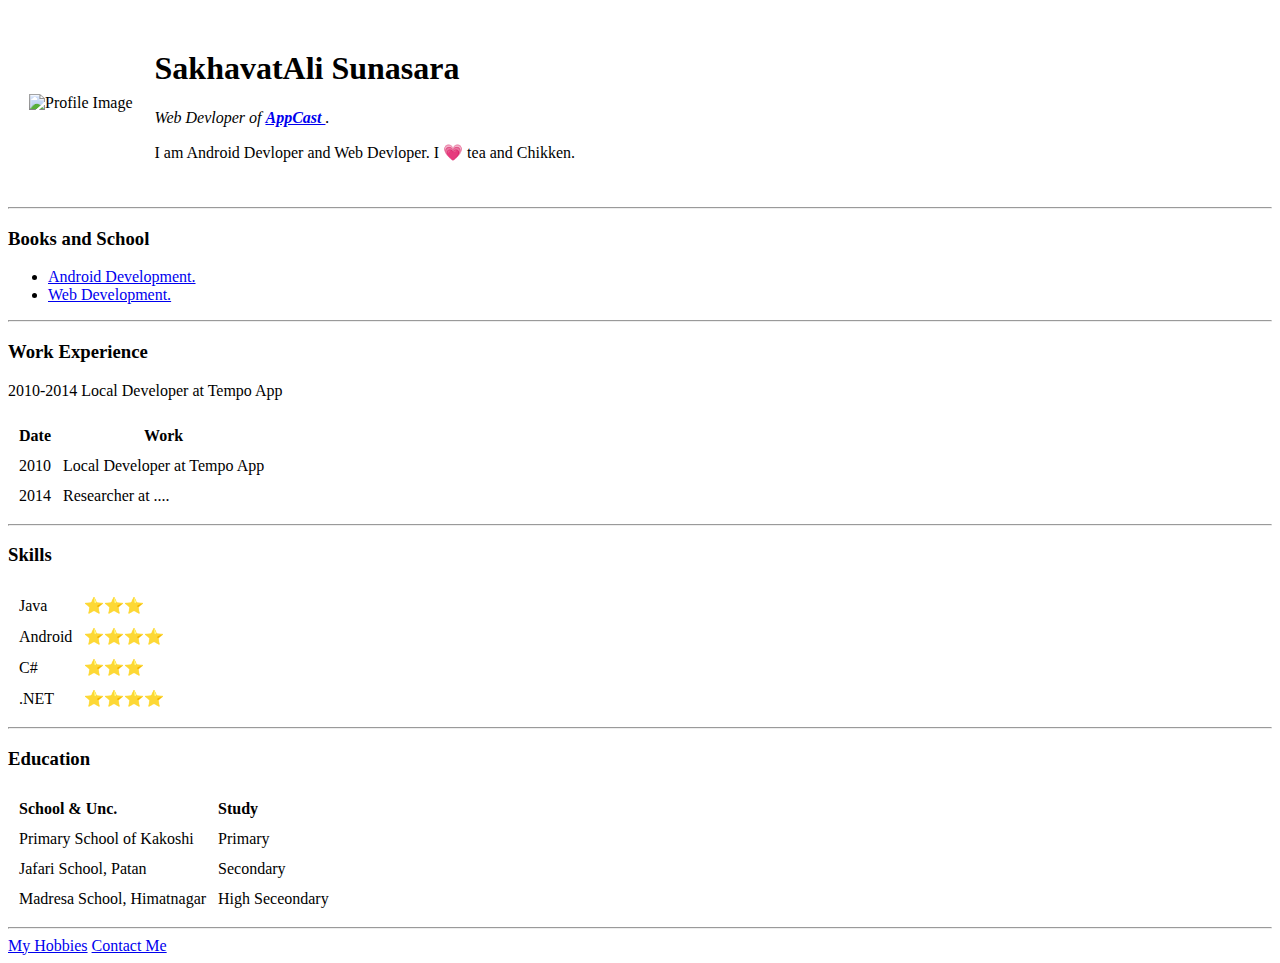
==== index.html @ dc6eb0a3 "cv 1st data" ====
<!DOCTYPE html>

<head>
    <meta charset="UTF-8">    
    <title>SakhavatAli's Personal Site</title>
</head>
<body>
    <table cellspacing="20">
        <tr>
            <td><img src="image/fake-human.png" alt="Profile Image"></td>
            <td><h1>SakhavatAli Sunasara</h1>
                <p><em>Web Devloper of <strong><a href="https://example.com">AppCast </a></strong>.</em></p>
                <p>I am Android Devloper and Web Devloper. I 💗 tea and Chikken.</p></td>
        </tr>
    </table>    
    
    <hr>
    <h3>Books and School</h3>
    <ul>
        <li><a href="https://developer.android.com/about">Android Development.</a></li>
        <li><a href="https://www.w3schools.com/#gsc.tab=0&gsc.q=android">Web Development.</a></li>
    </ul>
    <hr>
    <h3>Work Experience</h3>
    <p>2010-2014 Local Developer at Tempo App </p>
    <table cellspacing="10">
        <thead>
            <tr>
                <th>Date</th>
                <th>Work</th>
            </tr>
        </thead>
        <tbody>
            <tr>
                <td>2010</td>
                <td>Local Developer at Tempo App</td>
            </tr>
            <tr>
                <td>2014</td>
                <td>Researcher at ....</td>
            </tr>
        </tbody>
    </table>
    <hr>

    <h3>Skills</h3>
   
        <table cellspacing="10">
            <tr>
                <td>Java</td> 
                <td>⭐⭐⭐</td>                    
            </tr>
            <tr>
                <td>Android</td>
                <td>⭐⭐⭐⭐</td>
            </tr>                          
       
            <tr>
                <td>C#</td> 
                <td>⭐⭐⭐</td>                    
            </tr>
            <tr>
                <td>.NET</td>
                <td>⭐⭐⭐⭐</td>
            </tr>
        </table>
    <hr>

    <h3>Education</h3>
    <table cellspacing="10">
        <thead align="left">
            <tr>
                <th>School & Unc.</th>
                <th>Study</th>
            </tr>
        </thead>
        <tbody>
            <tr>
                <td>Primary School of Kakoshi</td>
                <td>Primary</td>
            </tr>
            <tr>
                <td>Jafari School, Patan</td>
                <td>Secondary</td>
            </tr>
            <tr>
                <td>Madresa School, Himatnagar</td>
                <td>High Seceondary</td>
            </tr>
        </tbody>
    </table>       


    <hr>
    <a href="hobby.html">My Hobbies</a>
    <a href="contact-me.html">Contact Me</a>

   

    
</body>
</html>
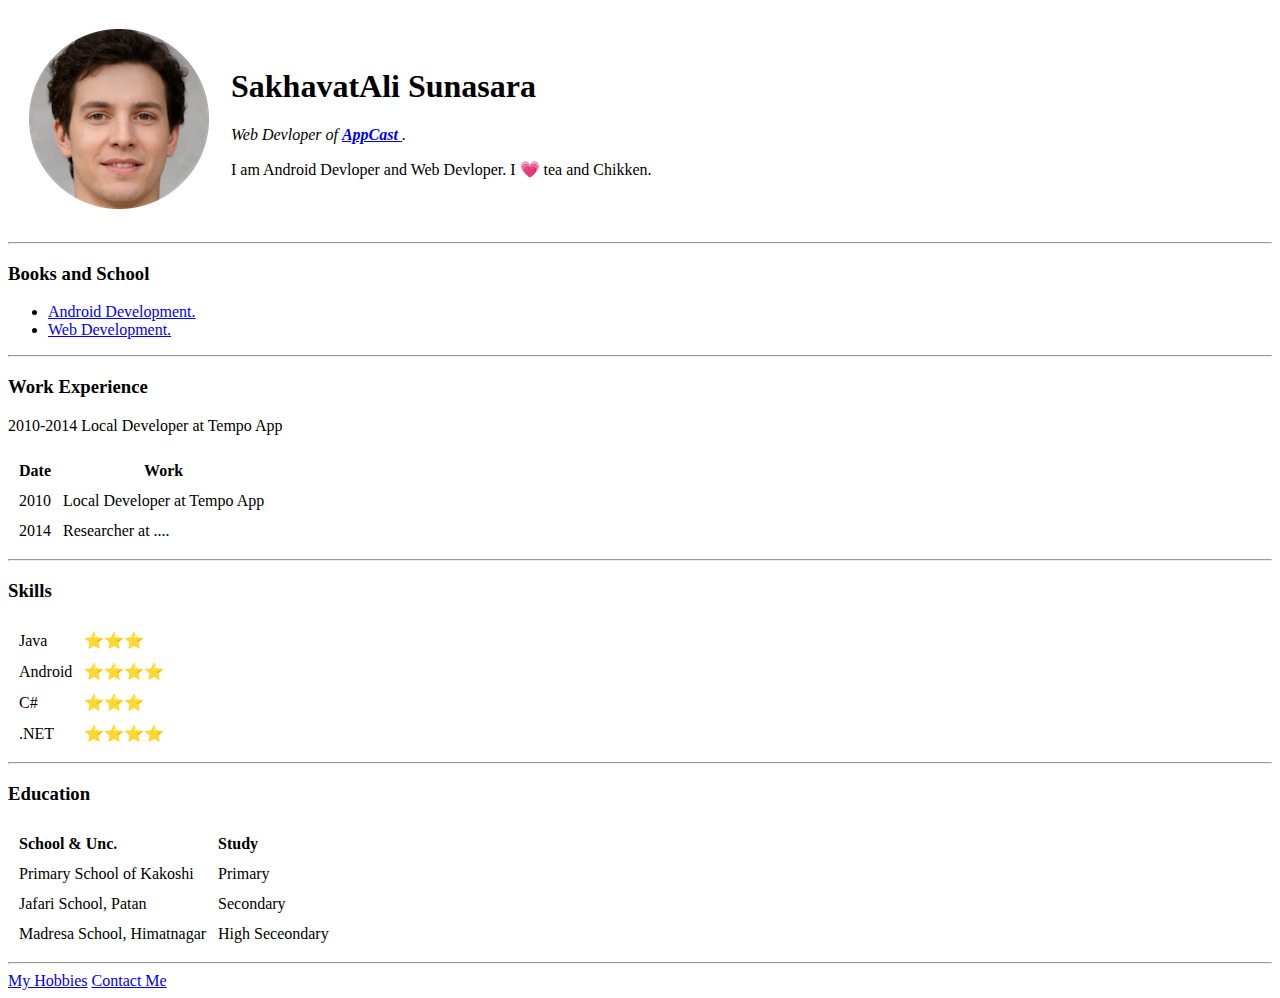
==== commit 12e60ba0: "Update index.html" ====
--- a/index.html
+++ b/index.html
@@ -99,4 +99,4 @@
 
     
 </body>
-</html>+</html>
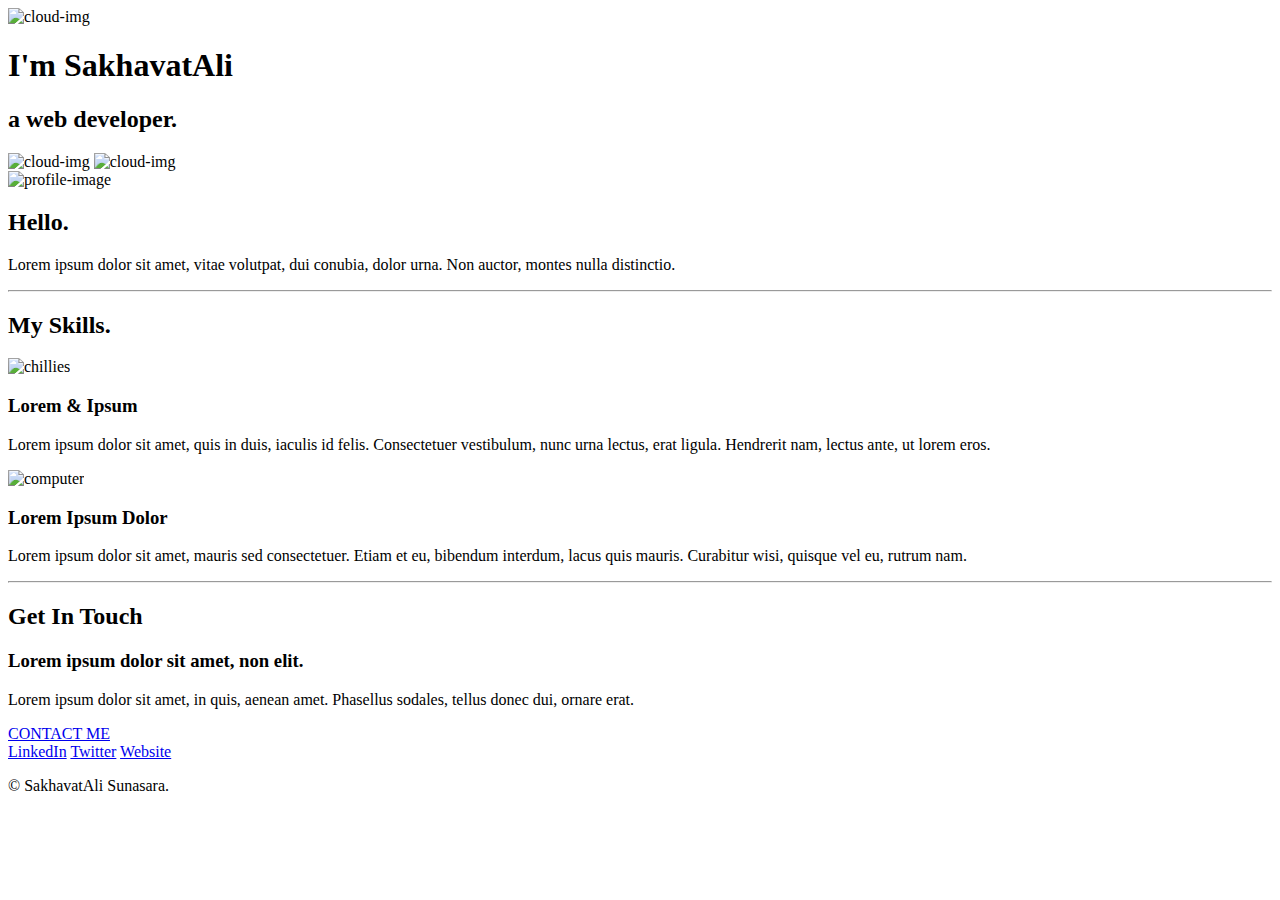
==== commit ed91072a: "Update index.html" ====
--- a/index.html
+++ b/index.html
@@ -1,102 +1,61 @@
 <!DOCTYPE html>
-
+<html lang="en">
 <head>
-    <meta charset="UTF-8">    
-    <title>SakhavatAli's Personal Site</title>
+    <meta charset="UTF-8">
+    <meta http-equiv="X-UA-Compatible" content="IE=edge">
+    <meta name="viewport" content="width=device-width, initial-scale=1.0">
+    <link rel="stylesheet" href="css/style.css">
+    <link rel="icon" href="images/favicon.ico">
+    <link rel="preconnect" href="https://fonts.googleapis.com">
+    <link rel="preconnect" href="https://fonts.gstatic.com" crossorigin>
+    <link href="https://fonts.googleapis.com/css2?family=Merriweather&family=Montserrat&family=Sacramento&display=swap" rel="stylesheet">
+    <title>SakhavatAli</title>
 </head>
 <body>
-    <table cellspacing="20">
-        <tr>
-            <td><img src="image/fake-human.png" alt="Profile Image"></td>
-            <td><h1>SakhavatAli Sunasara</h1>
-                <p><em>Web Devloper of <strong><a href="https://example.com">AppCast </a></strong>.</em></p>
-                <p>I am Android Devloper and Web Devloper. I 💗 tea and Chikken.</p></td>
-        </tr>
-    </table>    
     
-    <hr>
-    <h3>Books and School</h3>
-    <ul>
-        <li><a href="https://developer.android.com/about">Android Development.</a></li>
-        <li><a href="https://www.w3schools.com/#gsc.tab=0&gsc.q=android">Web Development.</a></li>
-    </ul>
-    <hr>
-    <h3>Work Experience</h3>
-    <p>2010-2014 Local Developer at Tempo App </p>
-    <table cellspacing="10">
-        <thead>
-            <tr>
-                <th>Date</th>
-                <th>Work</th>
-            </tr>
-        </thead>
-        <tbody>
-            <tr>
-                <td>2010</td>
-                <td>Local Developer at Tempo App</td>
-            </tr>
-            <tr>
-                <td>2014</td>
-                <td>Researcher at ....</td>
-            </tr>
-        </tbody>
-    </table>
-    <hr>
+    <div class="top-container">
+        <img class="top-cloud" src="images/cloud.png" alt="cloud-img">
+        <h1>I'm SakhavatAli</h1>
+        <h2 class="profile-description">a web developer.</h2>
+        <img class="bottom-cloud" src="images/cloud.png" alt="cloud-img">
+        <img src="images/mountain.png" alt="cloud-img">
+    </div>
 
-    <h3>Skills</h3>
-   
-        <table cellspacing="10">
-            <tr>
-                <td>Java</td> 
-                <td>⭐⭐⭐</td>                    
-            </tr>
-            <tr>
-                <td>Android</td>
-                <td>⭐⭐⭐⭐</td>
-            </tr>                          
-       
-            <tr>
-                <td>C#</td> 
-                <td>⭐⭐⭐</td>                    
-            </tr>
-            <tr>
-                <td>.NET</td>
-                <td>⭐⭐⭐⭐</td>
-            </tr>
-        </table>
-    <hr>
+    <div class="middle-container">
+        <div class="profile">
+          <img class="profile-img" src="images/fake-human.png" alt="profile-image">
+          <h2>Hello.</h2>
+          <p class="intro">Lorem ipsum dolor sit amet, vitae volutpat, dui conubia, dolor urna. Non auctor, montes nulla distinctio.</p>
+        </div>
+        <hr>
+        <div class="skills">
+          <h2>My Skills.</h2>
+          <div class="skill-row">
+            <img class="skill-img-chillies" src="images/chillies.png" alt="chillies">
+            <h3>Lorem & Ipsum</h3>
+            <p>Lorem ipsum dolor sit amet, quis in duis, iaculis id felis. Consectetuer vestibulum, nunc urna lectus, erat ligula. Hendrerit nam, lectus ante, ut lorem eros.</p>
+          </div>
+          <div class="skill-row">
+            <img class="skill-img-computer" src="images/computer.png" alt="computer">
+            <h3>Lorem Ipsum Dolor</h3>
+            <p>Lorem ipsum dolor sit amet, mauris sed consectetuer. Etiam et eu, bibendum interdum, lacus quis mauris. Curabitur wisi, quisque vel eu, rutrum nam.</p>
+          </div>
+        </div>
+        <hr>
+        <div class="contact-me">
+          <h2>Get In Touch</h2>
+          <h3>Lorem ipsum dolor sit amet, non elit.</h3>
+          <p class="contact-description">Lorem ipsum dolor sit amet, in quis, aenean amet. Phasellus sodales, tellus donec dui, ornare erat.</p>
+          <a class="btn" href="mailto:name@email.com">CONTACT ME</a>
+        </div>
+      </div>
 
-    <h3>Education</h3>
-    <table cellspacing="10">
-        <thead align="left">
-            <tr>
-                <th>School & Unc.</th>
-                <th>Study</th>
-            </tr>
-        </thead>
-        <tbody>
-            <tr>
-                <td>Primary School of Kakoshi</td>
-                <td>Primary</td>
-            </tr>
-            <tr>
-                <td>Jafari School, Patan</td>
-                <td>Secondary</td>
-            </tr>
-            <tr>
-                <td>Madresa School, Himatnagar</td>
-                <td>High Seceondary</td>
-            </tr>
-        </tbody>
-    </table>       
-
-
-    <hr>
-    <a href="hobby.html">My Hobbies</a>
-    <a href="contact-me.html">Contact Me</a>
-
-   
-
+      <div class="bottom-container">
+        <a class="footer-link" href="https://www.linkedin.com/">LinkedIn</a>
+        <a class="footer-link" href="https://twitter.com/">Twitter</a>
+        <a class="footer-link" href="https://www.appbrewery.co/">Website</a>
+        <p class="fotter-description">© SakhavatAli Sunasara.</p>
+      </div>
     
 </body>
 </html>
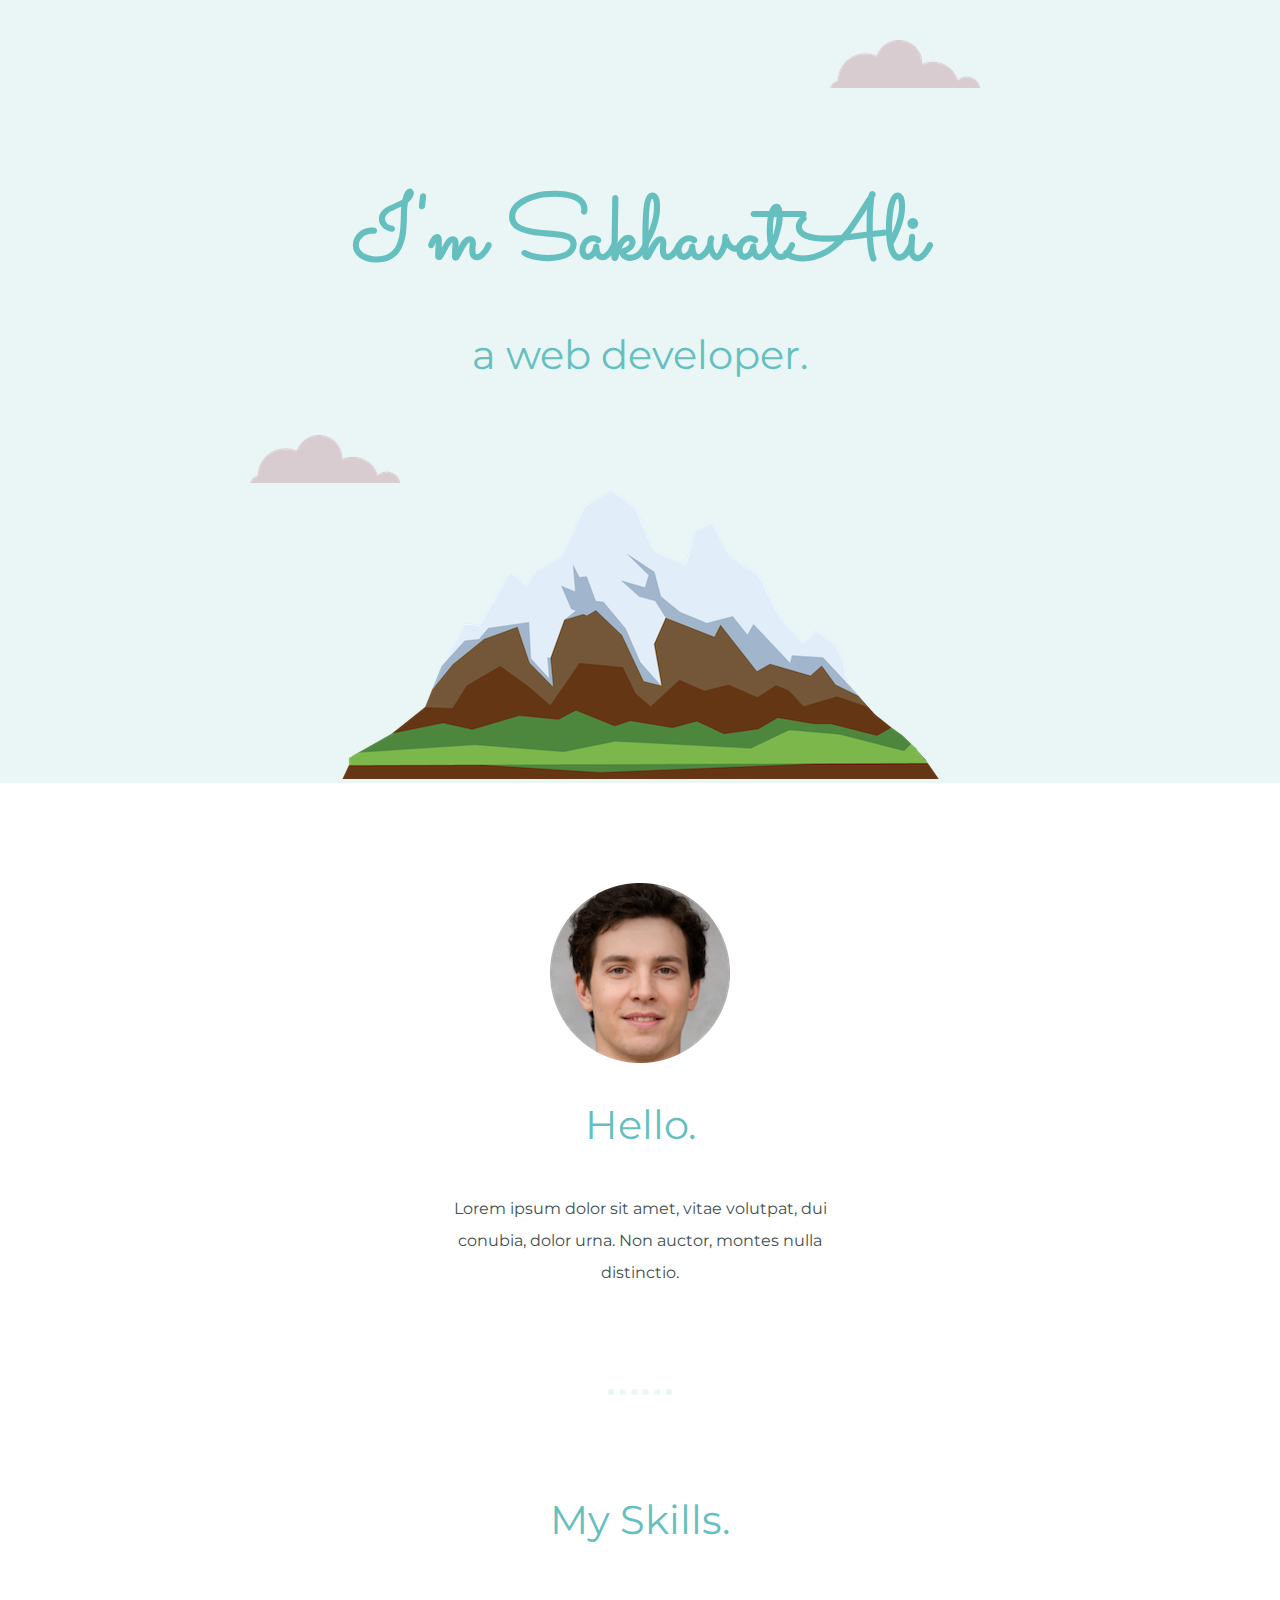
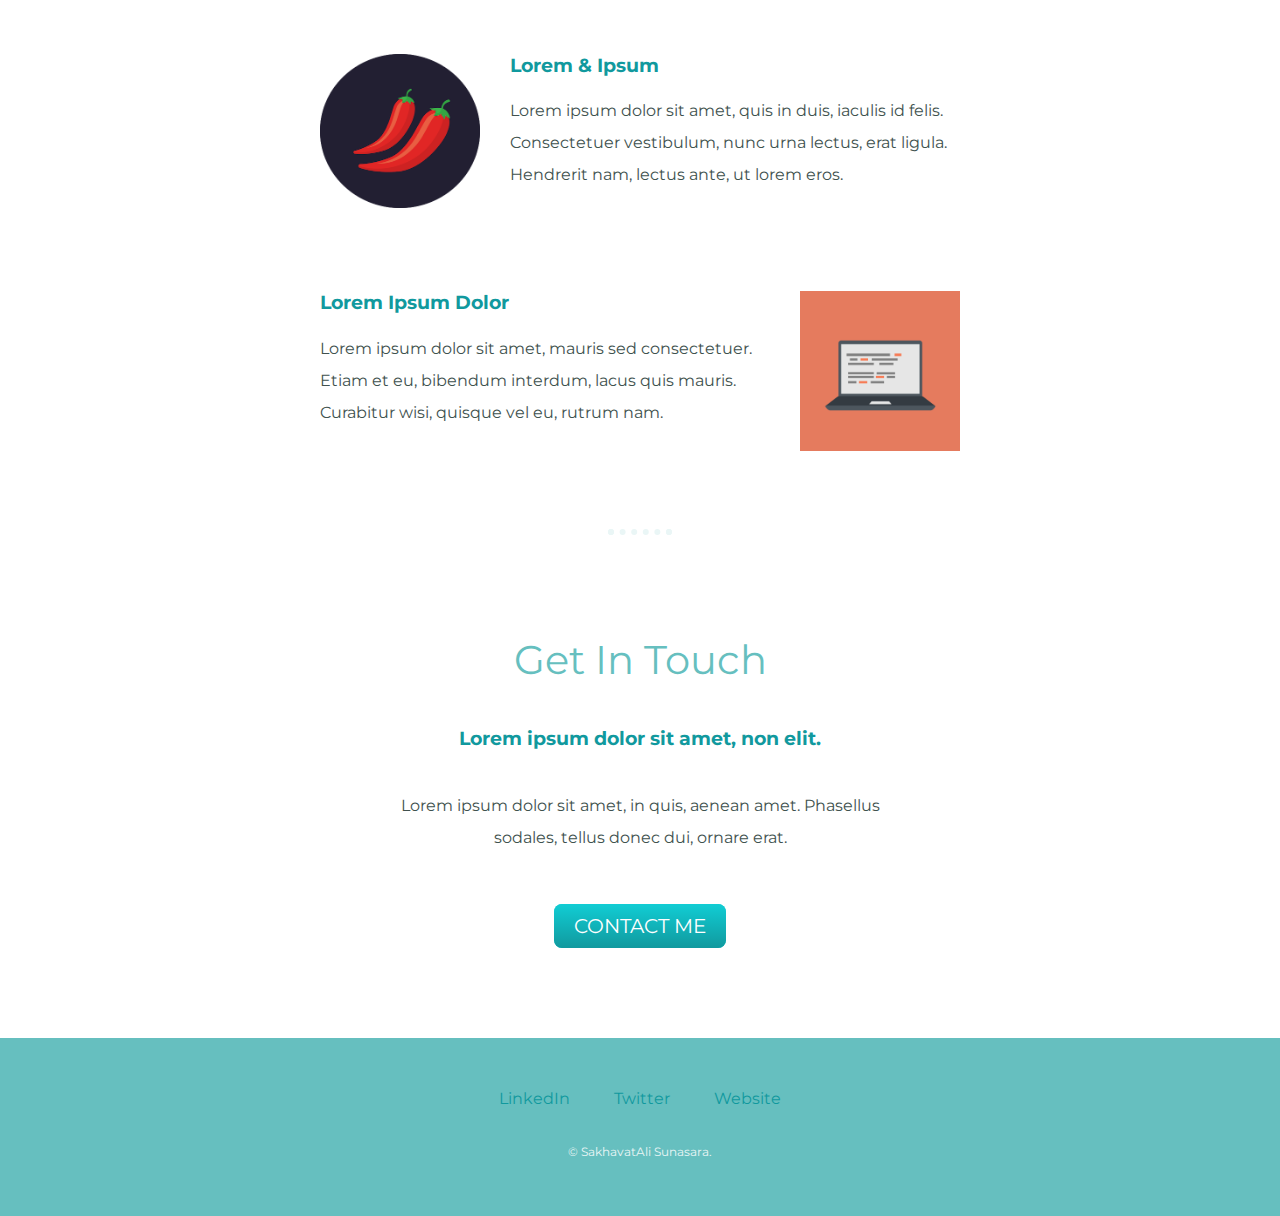
==== commit 2a012d31: "Update index.html" ====
--- a/index.html
+++ b/index.html
@@ -5,7 +5,7 @@
     <meta http-equiv="X-UA-Compatible" content="IE=edge">
     <meta name="viewport" content="width=device-width, initial-scale=1.0">
     <link rel="stylesheet" href="css/style.css">
-    <link rel="icon" href="images/favicon.ico">
+    <link rel="icon" href="image/favicon.ico">
     <link rel="preconnect" href="https://fonts.googleapis.com">
     <link rel="preconnect" href="https://fonts.gstatic.com" crossorigin>
     <link href="https://fonts.googleapis.com/css2?family=Merriweather&family=Montserrat&family=Sacramento&display=swap" rel="stylesheet">
@@ -14,16 +14,16 @@
 <body>
     
     <div class="top-container">
-        <img class="top-cloud" src="images/cloud.png" alt="cloud-img">
+        <img class="top-cloud" src="image/cloud.png" alt="cloud-img">
         <h1>I'm SakhavatAli</h1>
         <h2 class="profile-description">a web developer.</h2>
-        <img class="bottom-cloud" src="images/cloud.png" alt="cloud-img">
-        <img src="images/mountain.png" alt="cloud-img">
+        <img class="bottom-cloud" src="image/cloud.png" alt="cloud-img">
+        <img src="image/mountain.png" alt="cloud-img">
     </div>
 
     <div class="middle-container">
         <div class="profile">
-          <img class="profile-img" src="images/fake-human.png" alt="profile-image">
+          <img class="profile-img" src="image/fake-human.png" alt="profile-image">
           <h2>Hello.</h2>
           <p class="intro">Lorem ipsum dolor sit amet, vitae volutpat, dui conubia, dolor urna. Non auctor, montes nulla distinctio.</p>
         </div>
@@ -31,12 +31,12 @@
         <div class="skills">
           <h2>My Skills.</h2>
           <div class="skill-row">
-            <img class="skill-img-chillies" src="images/chillies.png" alt="chillies">
+            <img class="skill-img-chillies" src="image/chillies.png" alt="chillies">
             <h3>Lorem & Ipsum</h3>
             <p>Lorem ipsum dolor sit amet, quis in duis, iaculis id felis. Consectetuer vestibulum, nunc urna lectus, erat ligula. Hendrerit nam, lectus ante, ut lorem eros.</p>
           </div>
           <div class="skill-row">
-            <img class="skill-img-computer" src="images/computer.png" alt="computer">
+            <img class="skill-img-computer" src="image/computer.png" alt="computer">
             <h3>Lorem Ipsum Dolor</h3>
             <p>Lorem ipsum dolor sit amet, mauris sed consectetuer. Etiam et eu, bibendum interdum, lacus quis mauris. Curabitur wisi, quisque vel eu, rutrum nam.</p>
           </div>
--- a/css/style.css
+++ b/css/style.css
@@ -0,0 +1,142 @@
+body{    
+    text-align: center;
+    font-family: 'Merriweather', serif;
+    margin: 0;
+    color: #40514E;
+}
+
+
+h1{
+    margin: 50px auto 0 auto;
+    font-family: 'Sacramento', cursive;
+    font-size: 5.625rem;
+    color: #66BFBF; 
+    line-height: 2;        
+}
+h2{
+    font-size: 2.5rem;
+    font-family: 'Montserrat', sans-serif;  
+    color: #66BFBF; 
+    font-weight: normal;
+    padding-bottom: 10px;
+}
+h3{
+    font-family: 'Montserrat', sans-serif;
+    color: #11999E ;
+}
+
+
+hr{    
+     
+    border: dotted #EAF6F6 6px;    
+    border-bottom: none;   
+    width: 4%;  
+    margin: 100px auto;
+}
+
+p{
+    font-family: 'Montserrat', sans-serif;    
+    line-height: 2; 
+}
+a{
+    color: #11999E;
+    font-family: 'Montserrat', sans-serif; 
+    margin: 10px 20px;
+    text-decoration: none;
+}
+a:hover{
+    color: #EAF6F6;
+    text-decoration: dotted;
+}
+
+.top-container{
+    background-color:  #EAF6F6;
+    position: relative;
+    padding-top: 100px;    
+}
+.middle-container{
+    margin: 100px 0;
+    
+}
+.bottom-container{
+    background-color: #66BFBF;
+    padding: 50px 0 20px;   
+}
+
+.top-cloud{
+    position:absolute;
+    right: 300px;
+    top:40px  
+}
+.bottom-cloud{
+    position: absolute;
+    left: 250px;
+    bottom: 300px;
+}
+
+
+.skill-row{
+    width: 50%;
+    margin: 100px auto 100px auto;
+    text-align: left;
+}
+.skill-img-computer{
+    width: 25%;
+    float: right;
+    margin-left: 30px;
+}
+.skill-img-chillies{
+    width: 25%;
+    float: left;
+    margin-right: 30px;
+}
+
+.profile-description{
+    font-size: 2.5rem;
+    font-family: 'Montserrat', sans-serif; 
+    margin-top: 0;
+    color: #66BFBF;
+    font-weight: normal;
+}
+.intro{
+    width: 30%;
+    margin: auto;
+}
+.contact-description{
+    width: 40%;
+    margin: 40px auto 60px;
+}
+
+.fotter-description{
+    color: #EAF6F6; 
+    font-size: 0.75rem;
+    padding: 20px 0;
+}
+
+
+.btn {
+    background: #11cdd4;
+    background-image: -webkit-linear-gradient(top, #11cdd4, #11999e);
+    background-image: -moz-linear-gradient(top, #11cdd4, #11999e);
+    background-image: -ms-linear-gradient(top, #11cdd4, #11999e);
+    background-image: -o-linear-gradient(top, #11cdd4, #11999e);
+    background-image: linear-gradient(to bottom, #11cdd4, #11999e);
+    -webkit-border-radius: 8;
+    -moz-border-radius: 8;
+    border-radius: 8px;
+    font-family: 'Montserrat', sans-serif;
+    color: #ffffff;
+    font-size: 20px;
+    padding: 10px 20px 10px 20px;
+    text-decoration: none;
+}
+  
+.btn:hover {
+    background: #30e3cb;
+    background-image: -webkit-linear-gradient(top, #30e3cb, #2bc4ad);
+    background-image: -moz-linear-gradient(top, #30e3cb, #2bc4ad);
+    background-image: -ms-linear-gradient(top, #30e3cb, #2bc4ad);
+    background-image: -o-linear-gradient(top, #30e3cb, #2bc4ad);
+    background-image: linear-gradient(to bottom, #30e3cb, #2bc4ad);
+    text-decoration: none;
+}
